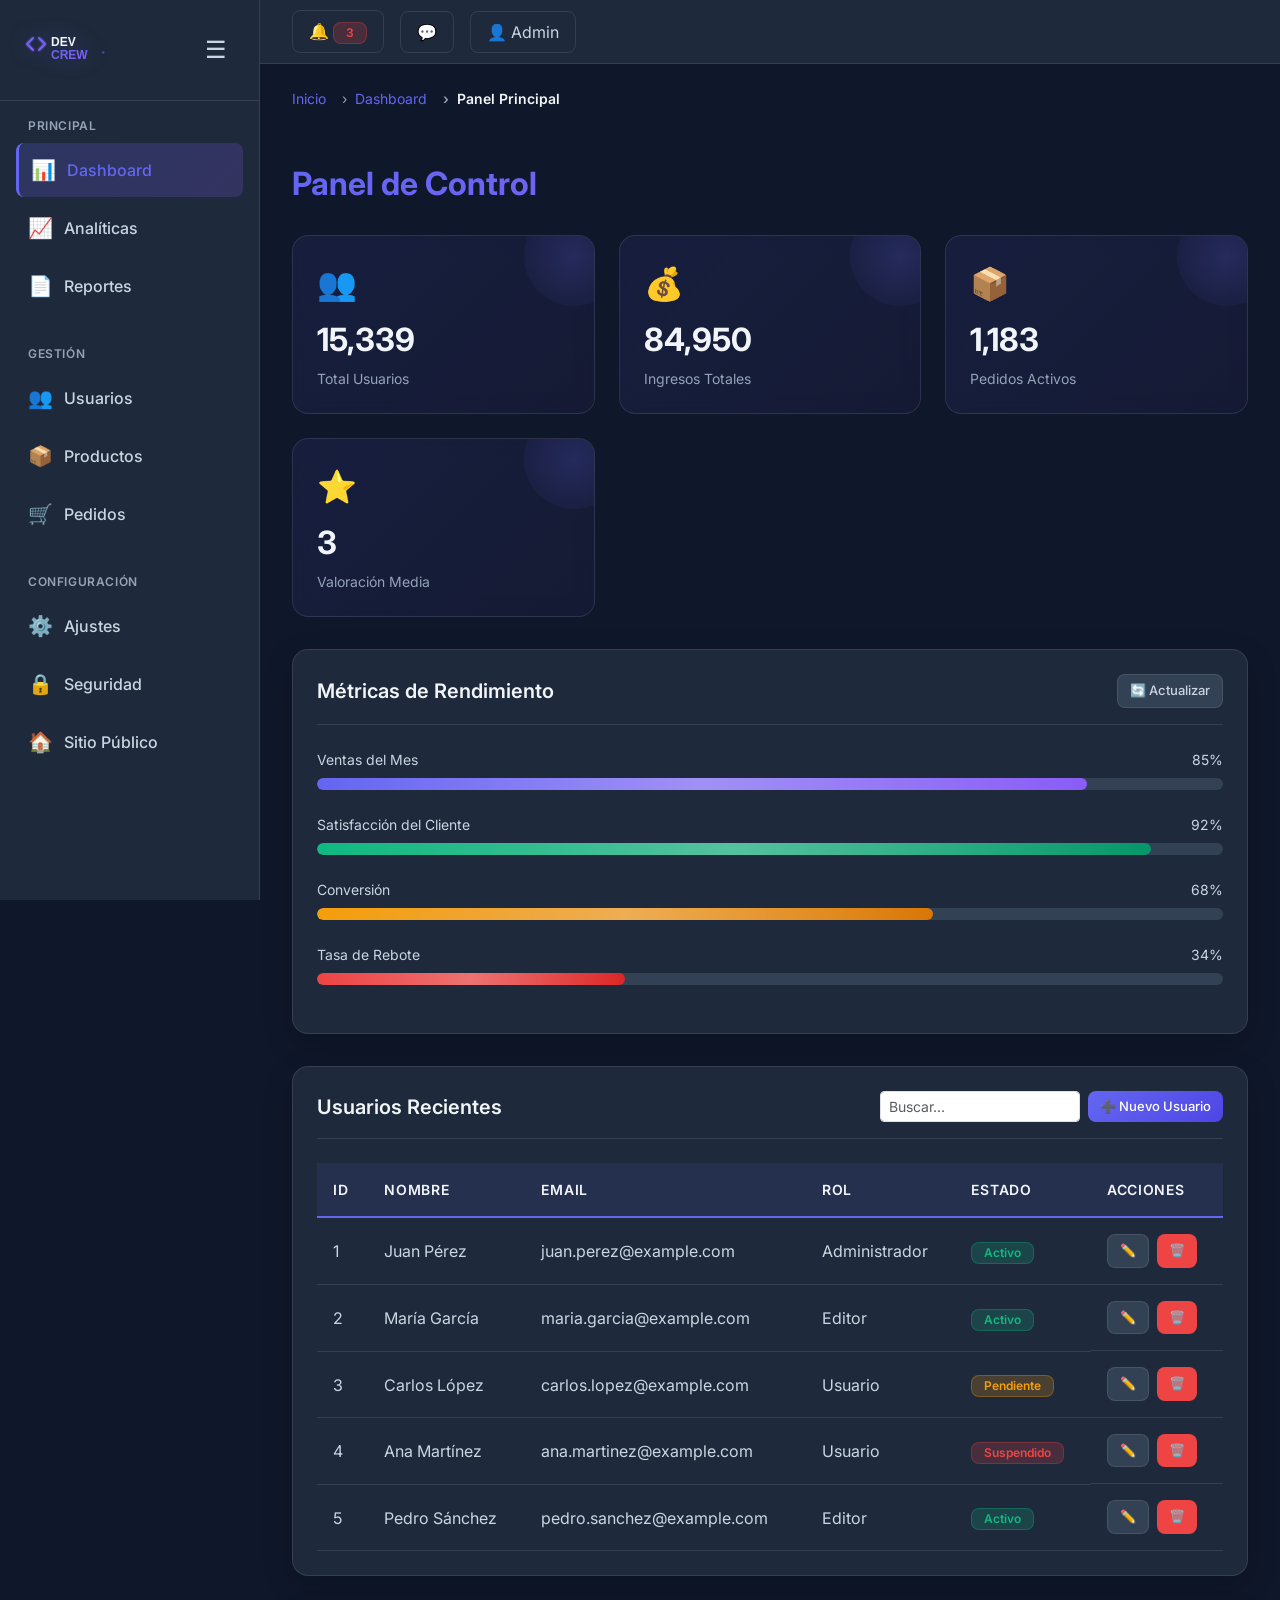
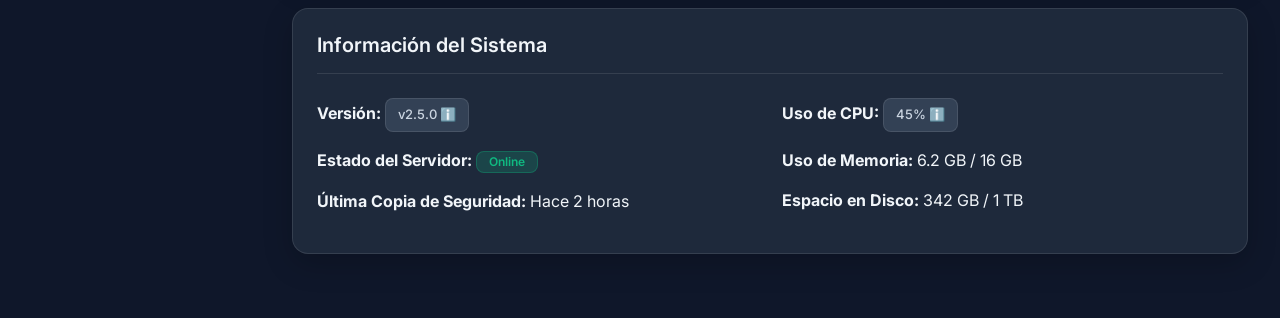
==== admin.html @ b235c064 "Initial commit: Complete web project with public home page and admin dashboard" ====
<!DOCTYPE html>
<html lang="es">

<head>
    <meta charset="UTF-8">
    <meta name="viewport" content="width=device-width, initial-scale=1.0">
    <title>Panel de Administración</title>

    <!-- Google Fonts -->
    <link rel="preconnect" href="https://fonts.googleapis.com">
    <link rel="preconnect" href="https://fonts.gstatic.com" crossorigin>
    <link href="https://fonts.googleapis.com/css2?family=Inter:wght@400;500;600;700&display=swap" rel="stylesheet">

    <!-- Bootstrap CSS -->
    <link href="https://cdn.jsdelivr.net/npm/bootstrap@5.3.8/dist/css/bootstrap.min.css" rel="stylesheet"
        integrity="sha384-sRIl4kxILFvY47J16cr9ZwB07vP4J8+LH7qKQnuqkuIAvNWLzeN8tE5YBujZqJLB" crossorigin="anonymous">

    <!-- Admin CSS -->
    <link rel="stylesheet" href="admin-styles.css">
</head>

<body class="admin-body">
    <div class="admin-container">
        <!-- Sidebar -->
        <aside class="admin-sidebar">
            <div class="sidebar-header">
                <img src="images/devcrew-logo.svg" alt="Devcrew Logo" class="sidebar-logo">
                <button class="sidebar-toggle">☰</button>
            </div>

            <nav class="sidebar-menu">
                <div class="menu-section">
                    <div class="menu-section-title">Principal</div>
                    <a href="#dashboard" class="menu-item active">
                        <span class="menu-item-icon">📊</span>
                        <span>Dashboard</span>
                    </a>
                    <a href="#analytics" class="menu-item">
                        <span class="menu-item-icon">📈</span>
                        <span>Analíticas</span>
                    </a>
                    <a href="#reports" class="menu-item">
                        <span class="menu-item-icon">📄</span>
                        <span>Reportes</span>
                    </a>
                </div>

                <div class="menu-section">
                    <div class="menu-section-title">Gestión</div>
                    <a href="#users" class="menu-item">
                        <span class="menu-item-icon">👥</span>
                        <span>Usuarios</span>
                    </a>
                    <a href="#products" class="menu-item">
                        <span class="menu-item-icon">📦</span>
                        <span>Productos</span>
                    </a>
                    <a href="#orders" class="menu-item">
                        <span class="menu-item-icon">🛒</span>
                        <span>Pedidos</span>
                    </a>
                </div>

                <div class="menu-section">
                    <div class="menu-section-title">Configuración</div>
                    <a href="#settings" class="menu-item">
                        <span class="menu-item-icon">⚙️</span>
                        <span>Ajustes</span>
                    </a>
                    <a href="#security" class="menu-item">
                        <span class="menu-item-icon">🔒</span>
                        <span>Seguridad</span>
                    </a>
                    <a href="index.html" class="menu-item">
                        <span class="menu-item-icon">🏠</span>
                        <span>Sitio Público</span>
                    </a>
                </div>
            </nav>
        </aside>

        <!-- Main Content -->
        <main class="admin-main">
            <!-- Top Header -->
            <header class="admin-header">
                <button class="mobile-menu-toggle">☰</button>

                <div class="header-actions">
                    <button class="header-btn" data-bs-toggle="tooltip" data-bs-placement="bottom"
                        title="Notificaciones">
                        🔔 <span class="badge badge-danger">3</span>
                    </button>
                    <button class="header-btn" data-bs-toggle="tooltip" data-bs-placement="bottom" title="Mensajes">
                        💬
                    </button>
                    <button class="header-btn" data-bs-toggle="popover" data-bs-placement="bottom" data-bs-html="true"
                        data-bs-content="<strong>Admin User</strong><br>admin@example.com<br><a href='#'>Cerrar Sesión</a>">
                        👤 Admin
                    </button>
                </div>
            </header>

            <!-- Breadcrumb -->
            <nav class="admin-breadcrumb" aria-label="breadcrumb">
                <ol class="breadcrumb">
                    <li class="breadcrumb-item"><a href="#home">Inicio</a></li>
                    <li class="breadcrumb-item"><a href="#dashboard">Dashboard</a></li>
                    <li class="breadcrumb-item active" aria-current="page">Panel Principal</li>
                </ol>
            </nav>

            <!-- Content Area -->
            <div class="admin-content">
                <h1 class="page-title">Panel de Control</h1>

                <!-- Stats Cards -->
                <div class="stats-grid">
                    <div class="stat-card">
                        <div class="stat-icon">👥</div>
                        <div class="stat-value" data-value="15847">15,847</div>
                        <div class="stat-label">Total Usuarios</div>
                    </div>

                    <div class="stat-card">
                        <div class="stat-icon">💰</div>
                        <div class="stat-value" data-value="89234">$89,234</div>
                        <div class="stat-label">Ingresos Totales</div>
                    </div>

                    <div class="stat-card">
                        <div class="stat-icon">📦</div>
                        <div class="stat-value" data-value="1243">1,243</div>
                        <div class="stat-label">Pedidos Activos</div>
                    </div>

                    <div class="stat-card">
                        <div class="stat-icon">⭐</div>
                        <div class="stat-value" data-value="4.8">4.8</div>
                        <div class="stat-label">Valoración Media</div>
                    </div>
                </div>

                <!-- Progress Bars Section -->
                <div class="admin-card">
                    <div class="card-header">
                        <h2 class="card-title">Métricas de Rendimiento</h2>
                        <button class="btn-admin btn-admin-secondary btn-admin-sm" data-refresh="#metrics">
                            🔄 Actualizar
                        </button>
                    </div>

                    <div id="metrics">
                        <div class="progress-container">
                            <div class="progress-label">
                                <span>Ventas del Mes</span>
                                <span>85%</span>
                            </div>
                            <div class="progress-bar-wrapper">
                                <div class="progress-bar-fill primary" data-progress="85"></div>
                            </div>
                        </div>

                        <div class="progress-container">
                            <div class="progress-label">
                                <span>Satisfacción del Cliente</span>
                                <span>92%</span>
                            </div>
                            <div class="progress-bar-wrapper">
                                <div class="progress-bar-fill success" data-progress="92"></div>
                            </div>
                        </div>

                        <div class="progress-container">
                            <div class="progress-label">
                                <span>Conversión</span>
                                <span>68%</span>
                            </div>
                            <div class="progress-bar-wrapper">
                                <div class="progress-bar-fill warning" data-progress="68"></div>
                            </div>
                        </div>

                        <div class="progress-container">
                            <div class="progress-label">
                                <span>Tasa de Rebote</span>
                                <span>34%</span>
                            </div>
                            <div class="progress-bar-wrapper">
                                <div class="progress-bar-fill danger" data-progress="34"></div>
                            </div>
                        </div>
                    </div>
                </div>

                <!-- Data Table Section -->
                <div class="admin-card">
                    <div class="card-header">
                        <h2 class="card-title">Usuarios Recientes</h2>
                        <div class="d-flex gap-2">
                            <input type="text" class="form-control form-control-sm" placeholder="Buscar..."
                                data-table-search="usersTable" style="max-width: 200px;">
                            <button class="btn-admin btn-admin-primary btn-admin-sm" data-bs-toggle="modal"
                                data-bs-target="#addUserModal">
                                ➕ Nuevo Usuario
                            </button>
                        </div>
                    </div>

                    <div class="table-responsive">
                        <table class="admin-table sortable" id="usersTable">
                            <thead>
                                <tr>
                                    <th data-sortable="id">ID</th>
                                    <th data-sortable="name">Nombre</th>
                                    <th data-sortable="email">Email</th>
                                    <th data-sortable="role">Rol</th>
                                    <th data-sortable="status">Estado</th>
                                    <th>Acciones</th>
                                </tr>
                            </thead>
                            <tbody>
                                <tr>
                                    <td>1</td>
                                    <td>Juan Pérez</td>
                                    <td>juan.perez@example.com</td>
                                    <td>Administrador</td>
                                    <td><span class="badge badge-success">Activo</span></td>
                                    <td class="table-actions">
                                        <button class="btn-admin btn-admin-secondary btn-admin-sm"
                                            data-bs-toggle="tooltip" title="Editar">
                                            ✏️
                                        </button>
                                        <button class="btn-admin btn-admin-danger btn-admin-sm" data-delete="Juan Pérez"
                                            data-bs-toggle="tooltip" title="Eliminar">
                                            🗑️
                                        </button>
                                    </td>
                                </tr>
                                <tr>
                                    <td>2</td>
                                    <td>María García</td>
                                    <td>maria.garcia@example.com</td>
                                    <td>Editor</td>
                                    <td><span class="badge badge-success">Activo</span></td>
                                    <td class="table-actions">
                                        <button class="btn-admin btn-admin-secondary btn-admin-sm"
                                            data-bs-toggle="tooltip" title="Editar">
                                            ✏️
                                        </button>
                                        <button class="btn-admin btn-admin-danger btn-admin-sm"
                                            data-delete="María García" data-bs-toggle="tooltip" title="Eliminar">
                                            🗑️
                                        </button>
                                    </td>
                                </tr>
                                <tr>
                                    <td>3</td>
                                    <td>Carlos López</td>
                                    <td>carlos.lopez@example.com</td>
                                    <td>Usuario</td>
                                    <td><span class="badge badge-warning">Pendiente</span></td>
                                    <td class="table-actions">
                                        <button class="btn-admin btn-admin-secondary btn-admin-sm"
                                            data-bs-toggle="tooltip" title="Editar">
                                            ✏️
                                        </button>
                                        <button class="btn-admin btn-admin-danger btn-admin-sm"
                                            data-delete="Carlos López" data-bs-toggle="tooltip" title="Eliminar">
                                            🗑️
                                        </button>
                                    </td>
                                </tr>
                                <tr>
                                    <td>4</td>
                                    <td>Ana Martínez</td>
                                    <td>ana.martinez@example.com</td>
                                    <td>Usuario</td>
                                    <td><span class="badge badge-danger">Suspendido</span></td>
                                    <td class="table-actions">
                                        <button class="btn-admin btn-admin-secondary btn-admin-sm"
                                            data-bs-toggle="tooltip" title="Editar">
                                            ✏️
                                        </button>
                                        <button class="btn-admin btn-admin-danger btn-admin-sm"
                                            data-delete="Ana Martínez" data-bs-toggle="tooltip" title="Eliminar">
                                            🗑️
                                        </button>
                                    </td>
                                </tr>
                                <tr>
                                    <td>5</td>
                                    <td>Pedro Sánchez</td>
                                    <td>pedro.sanchez@example.com</td>
                                    <td>Editor</td>
                                    <td><span class="badge badge-success">Activo</span></td>
                                    <td class="table-actions">
                                        <button class="btn-admin btn-admin-secondary btn-admin-sm"
                                            data-bs-toggle="tooltip" title="Editar">
                                            ✏️
                                        </button>
                                        <button class="btn-admin btn-admin-danger btn-admin-sm"
                                            data-delete="Pedro Sánchez" data-bs-toggle="tooltip" title="Eliminar">
                                            🗑️
                                        </button>
                                    </td>
                                </tr>
                            </tbody>
                        </table>
                    </div>
                </div>

                <!-- Additional Info Card with Popover Examples -->
                <div class="admin-card">
                    <div class="card-header">
                        <h2 class="card-title">Información del Sistema</h2>
                    </div>

                    <div class="row">
                        <div class="col-md-6">
                            <p>
                                <strong>Versión:</strong>
                                <button class="btn-admin btn-admin-sm btn-admin-secondary" data-bs-toggle="popover"
                                    data-bs-placement="right" title="Detalles de Versión"
                                    data-bs-content="Versión 2.5.0 - Última actualización: 15/02/2026">
                                    v2.5.0 ℹ️
                                </button>
                            </p>
                            <p>
                                <strong>Estado del Servidor:</strong>
                                <span class="badge badge-success">Online</span>
                            </p>
                            <p>
                                <strong>Última Copia de Seguridad:</strong>
                                Hace 2 horas
                            </p>
                        </div>
                        <div class="col-md-6">
                            <p>
                                <strong>Uso de CPU:</strong>
                                <button class="btn-admin btn-admin-sm btn-admin-secondary" data-bs-toggle="popover"
                                    data-bs-placement="left" title="Detalles de CPU" data-bs-html="true"
                                    data-bs-content="<strong>Núcleos:</strong> 8<br><strong>Uso actual:</strong> 45%<br><strong>Máximo:</strong> 78%">
                                    45% ℹ️
                                </button>
                            </p>
                            <p>
                                <strong>Uso de Memoria:</strong>
                                6.2 GB / 16 GB
                            </p>
                            <p>
                                <strong>Espacio en Disco:</strong>
                                342 GB / 1 TB
                            </p>
                        </div>
                    </div>
                </div>
            </div>
        </main>
    </div>

    <!-- Add User Modal -->
    <div class="modal fade" id="addUserModal" tabindex="-1" aria-labelledby="addUserModalLabel" aria-hidden="true">
        <div class="modal-dialog modal-dialog-centered">
            <div class="modal-content">
                <div class="modal-header">
                    <h5 class="modal-title" id="addUserModalLabel">Agregar Nuevo Usuario</h5>
                    <button type="button" class="btn-close" data-bs-dismiss="modal" aria-label="Close"></button>
                </div>
                <div class="modal-body">
                    <form id="addUserForm">
                        <div class="mb-3">
                            <label for="userName" class="form-label">Nombre Completo</label>
                            <input type="text" class="form-control" id="userName" required>
                        </div>
                        <div class="mb-3">
                            <label for="userEmail" class="form-label">Email</label>
                            <input type="email" class="form-control" id="userEmail" required>
                        </div>
                        <div class="mb-3">
                            <label for="userRole" class="form-label">Rol</label>
                            <select class="form-control" id="userRole" required>
                                <option value="">Seleccionar rol...</option>
                                <option value="admin">Administrador</option>
                                <option value="editor">Editor</option>
                                <option value="user">Usuario</option>
                            </select>
                        </div>
                        <div class="mb-3">
                            <label for="userPassword" class="form-label">Contraseña</label>
                            <input type="password" class="form-control" id="userPassword" required>
                        </div>
                    </form>
                </div>
                <div class="modal-footer">
                    <button type="button" class="btn-admin btn-admin-secondary" data-bs-dismiss="modal">
                        Cancelar
                    </button>
                    <button type="button" class="btn-admin btn-admin-primary"
                        onclick="document.getElementById('addUserForm').dispatchEvent(new Event('submit'))">
                        Guardar Usuario
                    </button>
                </div>
            </div>
        </div>
    </div>

    <!-- Bootstrap JS -->
    <script src="https://cdn.jsdelivr.net/npm/@popperjs/core@2.11.8/dist/umd/popper.min.js"
        integrity="sha384-I7E8VVD/ismYTF4hNIPjVp/Zjvgyol6VFvRkX/vR+Vc4jQkC+hVqc2pM8ODewa9r"
        crossorigin="anonymous"></script>
    <script src="https://cdn.jsdelivr.net/npm/bootstrap@5.3.8/dist/js/bootstrap.min.js"
        integrity="sha384-G/EV+4j2dNv+tEPo3++6LCgdCROaejBqfUeNjuKAiuXbjrxilcCdDz6ZAVfHWe1Y"
        crossorigin="anonymous"></script>

    <!-- Admin JavaScript -->
    <script src="admin-script.js"></script>
</body>

</html>
---- admin-styles.css ----
:root {
    /* Admin Color System */
    --admin-primary: #6366f1;
    --admin-primary-dark: #4f46e5;
    --admin-secondary: #8b5cf6;
    --admin-success: #10b981;
    --admin-warning: #f59e0b;
    --admin-danger: #ef4444;
    --admin-info: #3b82f6;

    /* Admin Backgrounds */
    --admin-bg-primary: #0f172a;
    --admin-bg-secondary: #1e293b;
    --admin-bg-tertiary: #334155;
    --admin-sidebar-bg: #1e293b;
    --admin-content-bg: #0f172a;

    /* Text Colors */
    --admin-text-primary: #f1f5f9;
    --admin-text-secondary: #cbd5e1;
    --admin-text-muted: #94a3b8;

    /* Borders */
    --admin-border: rgba(255, 255, 255, 0.1);

    /* Spacing */
    --admin-sidebar-width: 260px;
    --admin-header-height: 64px;
}

/* Admin Layout */
body.admin-body {
    margin: 0;
    padding: 0;
    font-family: 'Inter', sans-serif;
    background: var(--admin-bg-primary);
    color: var(--admin-text-primary);
    overflow-x: hidden;
}

.admin-container {
    display: flex;
    min-height: 100vh;
}

/* Sidebar */
.admin-sidebar {
    width: var(--admin-sidebar-width);
    background: var(--admin-sidebar-bg);
    border-right: 1px solid var(--admin-border);
    position: fixed;
    left: 0;
    top: 0;
    bottom: 0;
    display: flex;
    flex-direction: column;
    z-index: 1000;
    transition: transform 0.3s ease;
}

.admin-sidebar.collapsed {
    transform: translateX(-100%);
}

.sidebar-header {
    padding: 1.5rem;
    border-bottom: 1px solid var(--admin-border);
    display: flex;
    align-items: center;
    justify-content: space-between;
}

.sidebar-logo {
    max-width: 120px;
    filter: drop-shadow(0 0 10px rgba(99, 102, 241, 0.3));
}

.sidebar-toggle {
    background: transparent;
    border: none;
    color: var(--admin-text-secondary);
    font-size: 1.5rem;
    cursor: pointer;
    padding: 0.5rem;
    border-radius: 0.5rem;
    transition: all 0.2s;
}

.sidebar-toggle:hover {
    background: rgba(99, 102, 241, 0.1);
    color: var(--admin-primary);
}

.sidebar-menu {
    flex: 1;
    padding: 1rem;
    overflow-y: auto;
}

.menu-section {
    margin-bottom: 2rem;
}

.menu-section-title {
    color: var(--admin-text-muted);
    font-size: 0.75rem;
    font-weight: 600;
    text-transform: uppercase;
    letter-spacing: 0.05em;
    margin-bottom: 0.5rem;
    padding: 0 0.75rem;
}

.menu-item {
    display: flex;
    align-items: center;
    padding: 0.75rem;
    color: var(--admin-text-secondary);
    text-decoration: none;
    border-radius: 0.5rem;
    margin-bottom: 0.25rem;
    transition: all 0.2s;
    font-weight: 500;
}

.menu-item:hover {
    background: rgba(99, 102, 241, 0.1);
    color: var(--admin-primary);
}

.menu-item.active {
    background: linear-gradient(135deg, rgba(99, 102, 241, 0.2), rgba(139, 92, 246, 0.2));
    color: var(--admin-primary);
    border-left: 3px solid var(--admin-primary);
}

.menu-item-icon {
    margin-right: 0.75rem;
    font-size: 1.25rem;
    width: 24px;
    text-align: center;
}

/* Main Content Area */
.admin-main {
    margin-left: var(--admin-sidebar-width);
    flex: 1;
    display: flex;
    flex-direction: column;
    min-height: 100vh;
    transition: margin-left 0.3s ease;
}

.admin-main.sidebar-collapsed {
    margin-left: 0;
}

/* Top Header */
.admin-header {
    background: var(--admin-bg-secondary);
    border-bottom: 1px solid var(--admin-border);
    padding: 1rem 2rem;
    display: flex;
    align-items: center;
    justify-content: space-between;
    height: var(--admin-header-height);
    position: sticky;
    top: 0;
    z-index: 100;
}

.mobile-menu-toggle {
    display: none;
    background: transparent;
    border: none;
    color: var(--admin-text-primary);
    font-size: 1.5rem;
    cursor: pointer;
}

.header-actions {
    display: flex;
    gap: 1rem;
    align-items: center;
}

.header-btn {
    background: transparent;
    border: 1px solid var(--admin-border);
    color: var(--admin-text-secondary);
    padding: 0.5rem 1rem;
    border-radius: 0.5rem;
    cursor: pointer;
    transition: all 0.2s;
}

.header-btn:hover {
    background: rgba(99, 102, 241, 0.1);
    border-color: var(--admin-primary);
    color: var(--admin-primary);
}

/* Breadcrumb */
.admin-breadcrumb {
    background: transparent;
    padding: 1.5rem 2rem;
    margin: 0;
}

.breadcrumb {
    background: transparent;
    margin: 0;
    padding: 0;
    display: flex;
    flex-wrap: wrap;
    list-style: none;
}

.breadcrumb-item {
    color: var(--admin-text-muted);
    font-size: 0.875rem;
}

.breadcrumb-item+.breadcrumb-item::before {
    content: "›";
    padding: 0 0.5rem;
    color: var(--admin-text-muted);
}

.breadcrumb-item.active {
    color: var(--admin-text-primary);
    font-weight: 600;
}

.breadcrumb-item a {
    color: var(--admin-primary);
    text-decoration: none;
    transition: color 0.2s;
}

.breadcrumb-item a:hover {
    color: var(--admin-secondary);
}

/* Content Area */
.admin-content {
    flex: 1;
    padding: 2rem;
}

.page-title {
    font-size: 2rem;
    font-weight: 700;
    margin-bottom: 2rem;
    background: linear-gradient(135deg, var(--admin-primary), var(--admin-secondary));
    -webkit-background-clip: text;
    background-clip: text;
    -webkit-text-fill-color: transparent;
}

/* Cards */
.admin-card {
    background: var(--admin-bg-secondary);
    border: 1px solid var(--admin-border);
    border-radius: 1rem;
    padding: 1.5rem;
    margin-bottom: 2rem;
    box-shadow: 0 10px 30px rgba(0, 0, 0, 0.2);
}

.card-header {
    display: flex;
    justify-content: space-between;
    align-items: center;
    margin-bottom: 1.5rem;
    padding-bottom: 1rem;
    border-bottom: 1px solid var(--admin-border);
}

.card-title {
    font-size: 1.25rem;
    font-weight: 600;
    margin: 0;
}

/* Tables */
.admin-table {
    width: 100%;
    border-collapse: collapse;
    margin: 0;
}

.admin-table thead {
    background: rgba(99, 102, 241, 0.1);
    border-bottom: 2px solid var(--admin-primary);
}

.admin-table th {
    padding: 1rem;
    text-align: left;
    font-weight: 600;
    color: var(--admin-text-primary);
    font-size: 0.875rem;
    text-transform: uppercase;
    letter-spacing: 0.05em;
}

.admin-table td {
    padding: 1rem;
    border-bottom: 1px solid var(--admin-border);
    color: var(--admin-text-secondary);
}

.admin-table tbody tr {
    transition: background 0.2s;
}

.admin-table tbody tr:hover {
    background: rgba(99, 102, 241, 0.05);
}

.table-actions {
    display: flex;
    gap: 0.5rem;
}

/* Buttons */
.btn-admin {
    padding: 0.5rem 1rem;
    border-radius: 0.5rem;
    border: none;
    font-weight: 500;
    cursor: pointer;
    transition: all 0.2s;
    font-size: 0.875rem;
}

.btn-admin-primary {
    background: linear-gradient(135deg, var(--admin-primary), var(--admin-primary-dark));
    color: white;
}

.btn-admin-primary:hover {
    transform: translateY(-2px);
    box-shadow: 0 5px 15px rgba(99, 102, 241, 0.4);
}

.btn-admin-secondary {
    background: var(--admin-bg-tertiary);
    color: var(--admin-text-secondary);
    border: 1px solid var(--admin-border);
}

.btn-admin-secondary:hover {
    background: rgba(99, 102, 241, 0.1);
    border-color: var(--admin-primary);
    color: var(--admin-primary);
}

.btn-admin-success {
    background: var(--admin-success);
    color: white;
}

.btn-admin-danger {
    background: var(--admin-danger);
    color: white;
}

.btn-admin-sm {
    padding: 0.375rem 0.75rem;
    font-size: 0.8125rem;
}

/* Progress Bars */
.progress-container {
    margin-bottom: 1.5rem;
}

.progress-label {
    display: flex;
    justify-content: space-between;
    margin-bottom: 0.5rem;
    font-size: 0.875rem;
    color: var(--admin-text-secondary);
}

.progress-bar-wrapper {
    background: var(--admin-bg-tertiary);
    height: 0.75rem;
    border-radius: 1rem;
    overflow: hidden;
    position: relative;
}

.progress-bar-fill {
    height: 100%;
    border-radius: 1rem;
    transition: width 0.6s ease;
    position: relative;
    overflow: hidden;
}

.progress-bar-fill.primary {
    background: linear-gradient(90deg, var(--admin-primary), var(--admin-secondary));
}

.progress-bar-fill.success {
    background: linear-gradient(90deg, #10b981, #059669);
}

.progress-bar-fill.warning {
    background: linear-gradient(90deg, #f59e0b, #d97706);
}

.progress-bar-fill.danger {
    background: linear-gradient(90deg, #ef4444, #dc2626);
}

.progress-bar-fill::after {
    content: '';
    position: absolute;
    top: 0;
    left: 0;
    right: 0;
    bottom: 0;
    background: linear-gradient(90deg,
            transparent,
            rgba(255, 255, 255, 0.3),
            transparent);
    animation: shimmer 2s infinite;
}

@keyframes shimmer {
    0% {
        transform: translateX(-100%);
    }

    100% {
        transform: translateX(100%);
    }
}

/* Stats Cards */
.stats-grid {
    display: grid;
    grid-template-columns: repeat(auto-fit, minmax(250px, 1fr));
    gap: 1.5rem;
    margin-bottom: 2rem;
}

.stat-card {
    background: linear-gradient(135deg, rgba(99, 102, 241, 0.1), rgba(139, 92, 246, 0.05));
    backdrop-filter: blur(10px);
    border: 1px solid var(--admin-border);
    border-radius: 1rem;
    padding: 1.5rem;
    position: relative;
    overflow: hidden;
}

.stat-card::before {
    content: '';
    position: absolute;
    top: 0;
    right: 0;
    width: 100px;
    height: 100px;
    background: radial-gradient(circle, rgba(99, 102, 241, 0.2), transparent);
    border-radius: 50%;
    transform: translate(30%, -30%);
}

.stat-icon {
    font-size: 2rem;
    margin-bottom: 0.5rem;
}

.stat-value {
    font-size: 2rem;
    font-weight: 700;
    margin-bottom: 0.25rem;
}

.stat-label {
    color: var(--admin-text-muted);
    font-size: 0.875rem;
}

/* Modal Overrides for Dark Theme */
.modal-content {
    background: var(--admin-bg-secondary);
    border: 1px solid var(--admin-border);
    color: var(--admin-text-primary);
}

.modal-header {
    border-bottom: 1px solid var(--admin-border);
}

.modal-footer {
    border-top: 1px solid var(--admin-border);
}

/* Tooltip & Popover Dark Theme */
.tooltip-inner {
    background: var(--admin-bg-tertiary);
    border: 1px solid var(--admin-border);
    color: var(--admin-text-primary);
}

.popover {
    background: var(--admin-bg-secondary);
    border: 1px solid var(--admin-border);
}

.popover-header {
    background: var(--admin-bg-tertiary);
    border-bottom: 1px solid var(--admin-border);
    color: var(--admin-text-primary);
}

.popover-body {
    color: var(--admin-text-secondary);
}

/* Responsive Design */
@media (max-width: 768px) {
    .admin-sidebar {
        transform: translateX(-100%);
    }

    .admin-sidebar.open {
        transform: translateX(0);
    }

    .admin-main {
        margin-left: 0;
    }

    .mobile-menu-toggle {
        display: block;
    }

    .stats-grid {
        grid-template-columns: 1fr;
    }

    .admin-content {
        padding: 1rem;
    }
}

/* Utility Classes */
.text-gradient {
    background: linear-gradient(135deg, var(--admin-primary), var(--admin-secondary));
    -webkit-background-clip: text;
    background-clip: text;
    -webkit-text-fill-color: transparent;
}

.badge {
    padding: 0.25rem 0.75rem;
    border-radius: 0.5rem;
    font-size: 0.75rem;
    font-weight: 600;
    display: inline-block;
}

.badge-success {
    background: rgba(16, 185, 129, 0.2);
    color: #10b981;
    border: 1px solid rgba(16, 185, 129, 0.3);
}

.badge-warning {
    background: rgba(245, 158, 11, 0.2);
    color: #f59e0b;
    border: 1px solid rgba(245, 158, 11, 0.3);
}

.badge-danger {
    background: rgba(239, 68, 68, 0.2);
    color: #ef4444;
    border: 1px solid rgba(239, 68, 68, 0.3);
}

.badge-info {
    background: rgba(59, 130, 246, 0.2);
    color: #3b82f6;
    border: 1px solid rgba(59, 130, 246, 0.3);
}
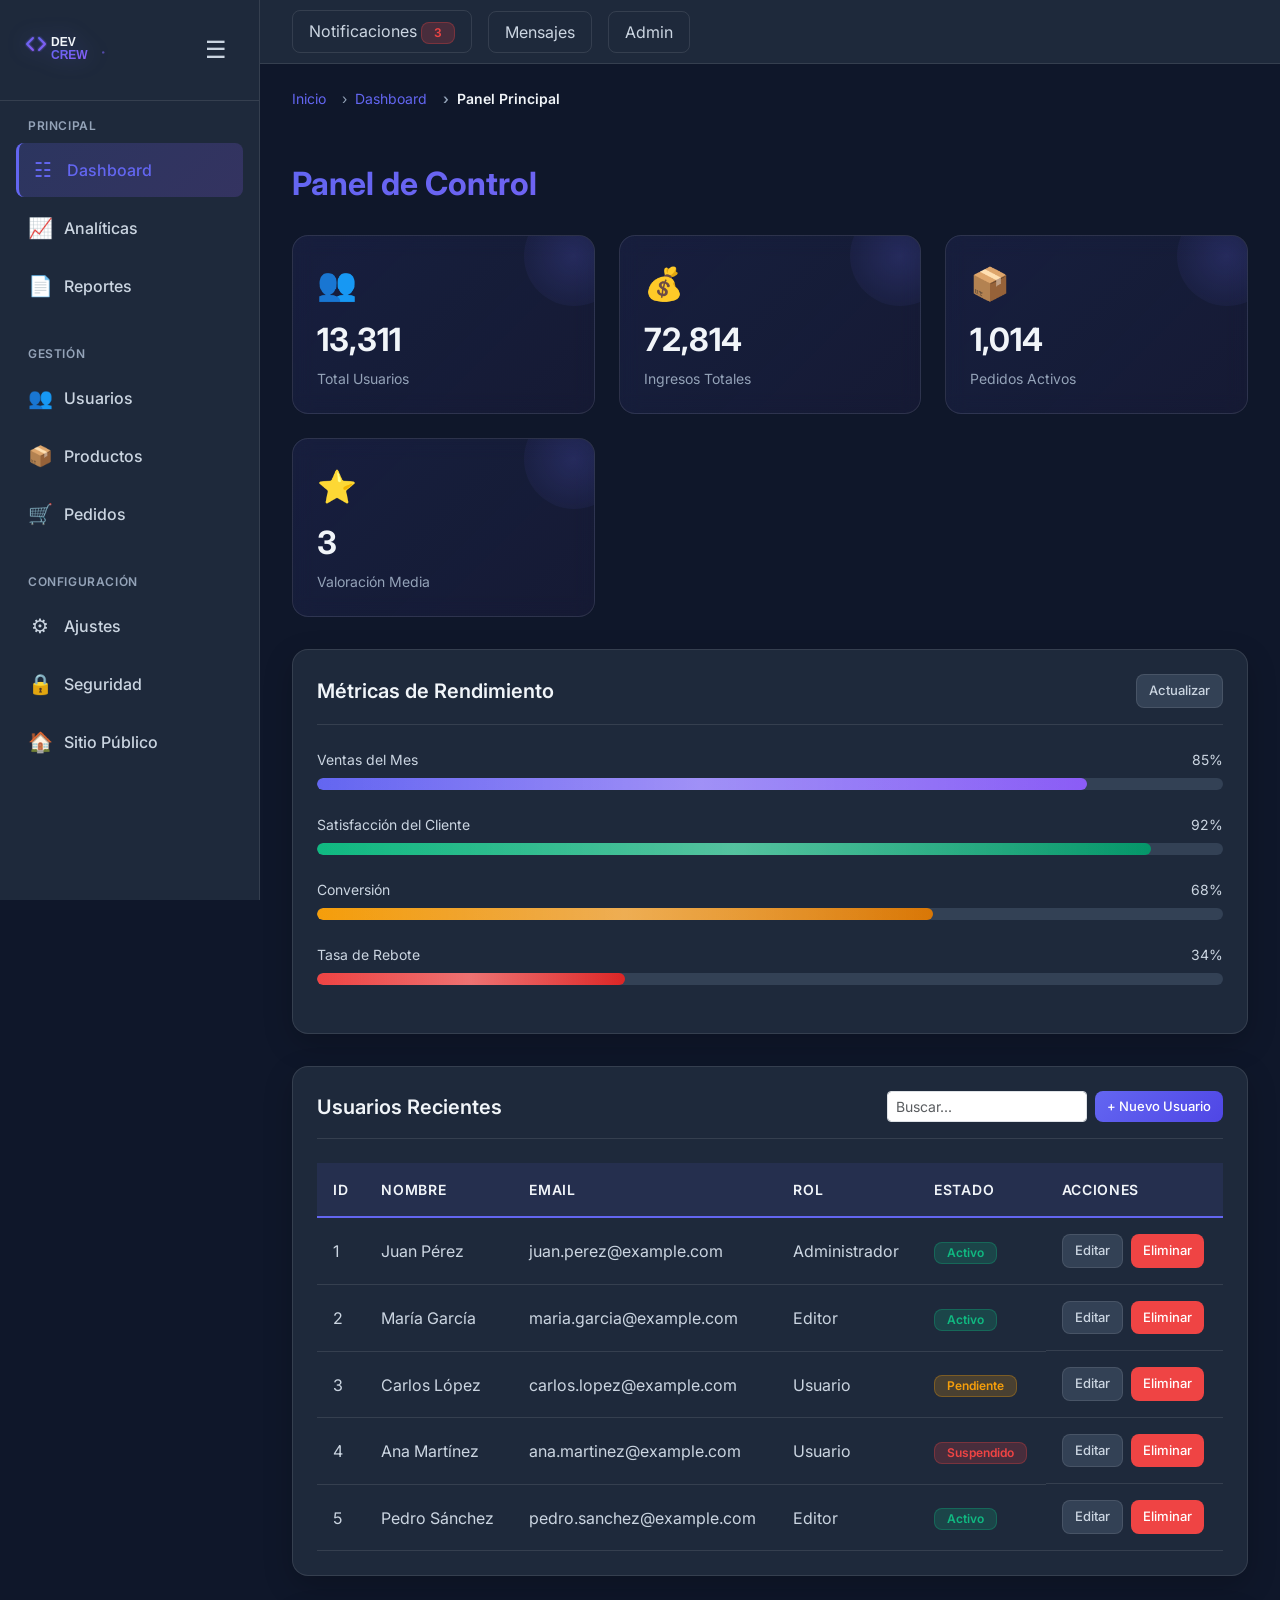
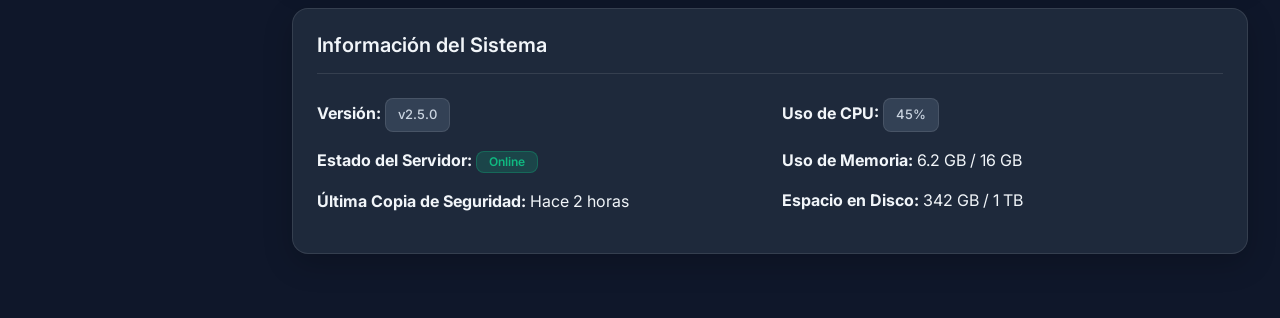
==== commit 090dc33c: "mejorado" ====
--- a/admin.html
+++ b/admin.html
@@ -6,22 +6,21 @@
     <meta name="viewport" content="width=device-width, initial-scale=1.0">
     <title>Panel de Administración</title>
 
-    <!-- Google Fonts -->
+
     <link rel="preconnect" href="https://fonts.googleapis.com">
     <link rel="preconnect" href="https://fonts.gstatic.com" crossorigin>
     <link href="https://fonts.googleapis.com/css2?family=Inter:wght@400;500;600;700&display=swap" rel="stylesheet">
 
-    <!-- Bootstrap CSS -->
+
     <link href="https://cdn.jsdelivr.net/npm/bootstrap@5.3.8/dist/css/bootstrap.min.css" rel="stylesheet"
         integrity="sha384-sRIl4kxILFvY47J16cr9ZwB07vP4J8+LH7qKQnuqkuIAvNWLzeN8tE5YBujZqJLB" crossorigin="anonymous">
 
-    <!-- Admin CSS -->
+
     <link rel="stylesheet" href="admin-styles.css">
 </head>
 
 <body class="admin-body">
     <div class="admin-container">
-        <!-- Sidebar -->
         <aside class="admin-sidebar">
             <div class="sidebar-header">
                 <img src="images/devcrew-logo.svg" alt="Devcrew Logo" class="sidebar-logo">
@@ -32,15 +31,15 @@
                 <div class="menu-section">
                     <div class="menu-section-title">Principal</div>
                     <a href="#dashboard" class="menu-item active">
-                        <span class="menu-item-icon">📊</span>
+                        <span class="menu-item-icon">&#9783;</span>
                         <span>Dashboard</span>
                     </a>
                     <a href="#analytics" class="menu-item">
-                        <span class="menu-item-icon">📈</span>
+                        <span class="menu-item-icon">&#128200;</span>
                         <span>Analíticas</span>
                     </a>
                     <a href="#reports" class="menu-item">
-                        <span class="menu-item-icon">📄</span>
+                        <span class="menu-item-icon">&#128196;</span>
                         <span>Reportes</span>
                     </a>
                 </div>
@@ -48,15 +47,15 @@
                 <div class="menu-section">
                     <div class="menu-section-title">Gestión</div>
                     <a href="#users" class="menu-item">
-                        <span class="menu-item-icon">👥</span>
+                        <span class="menu-item-icon">&#128101;</span>
                         <span>Usuarios</span>
                     </a>
                     <a href="#products" class="menu-item">
-                        <span class="menu-item-icon">📦</span>
+                        <span class="menu-item-icon">&#128230;</span>
                         <span>Productos</span>
                     </a>
                     <a href="#orders" class="menu-item">
-                        <span class="menu-item-icon">🛒</span>
+                        <span class="menu-item-icon">&#128722;</span>
                         <span>Pedidos</span>
                     </a>
                 </div>
@@ -64,43 +63,41 @@
                 <div class="menu-section">
                     <div class="menu-section-title">Configuración</div>
                     <a href="#settings" class="menu-item">
-                        <span class="menu-item-icon">⚙️</span>
+                        <span class="menu-item-icon">&#9881;</span>
                         <span>Ajustes</span>
                     </a>
                     <a href="#security" class="menu-item">
-                        <span class="menu-item-icon">🔒</span>
+                        <span class="menu-item-icon">&#128274;</span>
                         <span>Seguridad</span>
                     </a>
                     <a href="index.html" class="menu-item">
-                        <span class="menu-item-icon">🏠</span>
+                        <span class="menu-item-icon">&#127968;</span>
                         <span>Sitio Público</span>
                     </a>
                 </div>
             </nav>
         </aside>
 
-        <!-- Main Content -->
         <main class="admin-main">
-            <!-- Top Header -->
             <header class="admin-header">
                 <button class="mobile-menu-toggle">☰</button>
 
                 <div class="header-actions">
                     <button class="header-btn" data-bs-toggle="tooltip" data-bs-placement="bottom"
                         title="Notificaciones">
-                        🔔 <span class="badge badge-danger">3</span>
+                        Notificaciones
+                        <span class="badge badge-danger">3</span>
                     </button>
                     <button class="header-btn" data-bs-toggle="tooltip" data-bs-placement="bottom" title="Mensajes">
-                        💬
+                        Mensajes
                     </button>
                     <button class="header-btn" data-bs-toggle="popover" data-bs-placement="bottom" data-bs-html="true"
                         data-bs-content="<strong>Admin User</strong><br>admin@example.com<br><a href='#'>Cerrar Sesión</a>">
-                        👤 Admin
+                        Admin
                     </button>
                 </div>
             </header>
 
-            <!-- Breadcrumb -->
             <nav class="admin-breadcrumb" aria-label="breadcrumb">
                 <ol class="breadcrumb">
                     <li class="breadcrumb-item"><a href="#home">Inicio</a></li>
@@ -109,43 +106,40 @@
                 </ol>
             </nav>
 
-            <!-- Content Area -->
             <div class="admin-content">
                 <h1 class="page-title">Panel de Control</h1>
 
-                <!-- Stats Cards -->
                 <div class="stats-grid">
                     <div class="stat-card">
-                        <div class="stat-icon">👥</div>
+                        <div class="stat-icon">&#128101;</div>
                         <div class="stat-value" data-value="15847">15,847</div>
                         <div class="stat-label">Total Usuarios</div>
                     </div>
 
                     <div class="stat-card">
-                        <div class="stat-icon">💰</div>
+                        <div class="stat-icon">&#128176;</div>
                         <div class="stat-value" data-value="89234">$89,234</div>
                         <div class="stat-label">Ingresos Totales</div>
                     </div>
 
                     <div class="stat-card">
-                        <div class="stat-icon">📦</div>
+                        <div class="stat-icon">&#128230;</div>
                         <div class="stat-value" data-value="1243">1,243</div>
                         <div class="stat-label">Pedidos Activos</div>
                     </div>
 
                     <div class="stat-card">
-                        <div class="stat-icon">⭐</div>
+                        <div class="stat-icon">&#11088;</div>
                         <div class="stat-value" data-value="4.8">4.8</div>
                         <div class="stat-label">Valoración Media</div>
                     </div>
                 </div>
 
-                <!-- Progress Bars Section -->
                 <div class="admin-card">
                     <div class="card-header">
                         <h2 class="card-title">Métricas de Rendimiento</h2>
                         <button class="btn-admin btn-admin-secondary btn-admin-sm" data-refresh="#metrics">
-                            🔄 Actualizar
+                            Actualizar
                         </button>
                     </div>
 
@@ -192,7 +186,6 @@
                     </div>
                 </div>
 
-                <!-- Data Table Section -->
                 <div class="admin-card">
                     <div class="card-header">
                         <h2 class="card-title">Usuarios Recientes</h2>
@@ -201,7 +194,7 @@
                                 data-table-search="usersTable" style="max-width: 200px;">
                             <button class="btn-admin btn-admin-primary btn-admin-sm" data-bs-toggle="modal"
                                 data-bs-target="#addUserModal">
-                                ➕ Nuevo Usuario
+                                + Nuevo Usuario
                             </button>
                         </div>
                     </div>
@@ -228,11 +221,11 @@
                                     <td class="table-actions">
                                         <button class="btn-admin btn-admin-secondary btn-admin-sm"
                                             data-bs-toggle="tooltip" title="Editar">
-                                            ✏️
+                                            Editar
                                         </button>
                                         <button class="btn-admin btn-admin-danger btn-admin-sm" data-delete="Juan Pérez"
                                             data-bs-toggle="tooltip" title="Eliminar">
-                                            🗑️
+                                            Eliminar
                                         </button>
                                     </td>
                                 </tr>
@@ -245,11 +238,11 @@
                                     <td class="table-actions">
                                         <button class="btn-admin btn-admin-secondary btn-admin-sm"
                                             data-bs-toggle="tooltip" title="Editar">
-                                            ✏️
+                                            Editar
                                         </button>
                                         <button class="btn-admin btn-admin-danger btn-admin-sm"
                                             data-delete="María García" data-bs-toggle="tooltip" title="Eliminar">
-                                            🗑️
+                                            Eliminar
                                         </button>
                                     </td>
                                 </tr>
@@ -262,11 +255,11 @@
                                     <td class="table-actions">
                                         <button class="btn-admin btn-admin-secondary btn-admin-sm"
                                             data-bs-toggle="tooltip" title="Editar">
-                                            ✏️
+                                            Editar
                                         </button>
                                         <button class="btn-admin btn-admin-danger btn-admin-sm"
                                             data-delete="Carlos López" data-bs-toggle="tooltip" title="Eliminar">
-                                            🗑️
+                                            Eliminar
                                         </button>
                                     </td>
                                 </tr>
@@ -279,11 +272,11 @@
                                     <td class="table-actions">
                                         <button class="btn-admin btn-admin-secondary btn-admin-sm"
                                             data-bs-toggle="tooltip" title="Editar">
-                                            ✏️
+                                            Editar
                                         </button>
                                         <button class="btn-admin btn-admin-danger btn-admin-sm"
                                             data-delete="Ana Martínez" data-bs-toggle="tooltip" title="Eliminar">
-                                            🗑️
+                                            Eliminar
                                         </button>
                                     </td>
                                 </tr>
@@ -296,11 +289,11 @@
                                     <td class="table-actions">
                                         <button class="btn-admin btn-admin-secondary btn-admin-sm"
                                             data-bs-toggle="tooltip" title="Editar">
-                                            ✏️
+                                            Editar
                                         </button>
                                         <button class="btn-admin btn-admin-danger btn-admin-sm"
                                             data-delete="Pedro Sánchez" data-bs-toggle="tooltip" title="Eliminar">
-                                            🗑️
+                                            Eliminar
                                         </button>
                                     </td>
                                 </tr>
@@ -309,7 +302,6 @@
                     </div>
                 </div>
 
-                <!-- Additional Info Card with Popover Examples -->
                 <div class="admin-card">
                     <div class="card-header">
                         <h2 class="card-title">Información del Sistema</h2>
@@ -322,7 +314,7 @@
                                 <button class="btn-admin btn-admin-sm btn-admin-secondary" data-bs-toggle="popover"
                                     data-bs-placement="right" title="Detalles de Versión"
                                     data-bs-content="Versión 2.5.0 - Última actualización: 15/02/2026">
-                                    v2.5.0 ℹ️
+                                    v2.5.0
                                 </button>
                             </p>
                             <p>
@@ -340,7 +332,7 @@
                                 <button class="btn-admin btn-admin-sm btn-admin-secondary" data-bs-toggle="popover"
                                     data-bs-placement="left" title="Detalles de CPU" data-bs-html="true"
                                     data-bs-content="<strong>Núcleos:</strong> 8<br><strong>Uso actual:</strong> 45%<br><strong>Máximo:</strong> 78%">
-                                    45% ℹ️
+                                    45%
                                 </button>
                             </p>
                             <p>
@@ -358,7 +350,6 @@
         </main>
     </div>
 
-    <!-- Add User Modal -->
     <div class="modal fade" id="addUserModal" tabindex="-1" aria-labelledby="addUserModalLabel" aria-hidden="true">
         <div class="modal-dialog modal-dialog-centered">
             <div class="modal-content">
@@ -404,7 +395,6 @@
         </div>
     </div>
 
-    <!-- Bootstrap JS -->
     <script src="https://cdn.jsdelivr.net/npm/@popperjs/core@2.11.8/dist/umd/popper.min.js"
         integrity="sha384-I7E8VVD/ismYTF4hNIPjVp/Zjvgyol6VFvRkX/vR+Vc4jQkC+hVqc2pM8ODewa9r"
         crossorigin="anonymous"></script>
@@ -412,7 +402,6 @@
         integrity="sha384-G/EV+4j2dNv+tEPo3++6LCgdCROaejBqfUeNjuKAiuXbjrxilcCdDz6ZAVfHWe1Y"
         crossorigin="anonymous"></script>
 
-    <!-- Admin JavaScript -->
     <script src="admin-script.js"></script>
 </body>
 
--- a/admin-styles.css
+++ b/admin-styles.css
@@ -1,5 +1,4 @@
 :root {
-    /* Admin Color System */
     --admin-primary: #6366f1;
     --admin-primary-dark: #4f46e5;
     --admin-secondary: #8b5cf6;
@@ -8,27 +7,22 @@
     --admin-danger: #ef4444;
     --admin-info: #3b82f6;
 
-    /* Admin Backgrounds */
     --admin-bg-primary: #0f172a;
     --admin-bg-secondary: #1e293b;
     --admin-bg-tertiary: #334155;
     --admin-sidebar-bg: #1e293b;
     --admin-content-bg: #0f172a;
 
-    /* Text Colors */
     --admin-text-primary: #f1f5f9;
     --admin-text-secondary: #cbd5e1;
     --admin-text-muted: #94a3b8;
 
-    /* Borders */
     --admin-border: rgba(255, 255, 255, 0.1);
 
-    /* Spacing */
     --admin-sidebar-width: 260px;
     --admin-header-height: 64px;
 }
 
-/* Admin Layout */
 body.admin-body {
     margin: 0;
     padding: 0;
@@ -43,7 +37,6 @@
     min-height: 100vh;
 }
 
-/* Sidebar */
 .admin-sidebar {
     width: var(--admin-sidebar-width);
     background: var(--admin-sidebar-bg);
@@ -141,7 +134,6 @@
     text-align: center;
 }
 
-/* Main Content Area */
 .admin-main {
     margin-left: var(--admin-sidebar-width);
     flex: 1;
@@ -155,7 +147,6 @@
     margin-left: 0;
 }
 
-/* Top Header */
 .admin-header {
     background: var(--admin-bg-secondary);
     border-bottom: 1px solid var(--admin-border);
@@ -200,7 +191,6 @@
     color: var(--admin-primary);
 }
 
-/* Breadcrumb */
 .admin-breadcrumb {
     background: transparent;
     padding: 1.5rem 2rem;
@@ -242,7 +232,6 @@
     color: var(--admin-secondary);
 }
 
-/* Content Area */
 .admin-content {
     flex: 1;
     padding: 2rem;
@@ -258,7 +247,6 @@
     -webkit-text-fill-color: transparent;
 }
 
-/* Cards */
 .admin-card {
     background: var(--admin-bg-secondary);
     border: 1px solid var(--admin-border);
@@ -283,7 +271,6 @@
     margin: 0;
 }
 
-/* Tables */
 .admin-table {
     width: 100%;
     border-collapse: collapse;
@@ -324,7 +311,6 @@
     gap: 0.5rem;
 }
 
-/* Buttons */
 .btn-admin {
     padding: 0.5rem 1rem;
     border-radius: 0.5rem;
@@ -372,7 +358,6 @@
     font-size: 0.8125rem;
 }
 
-/* Progress Bars */
 .progress-container {
     margin-bottom: 1.5rem;
 }
@@ -441,7 +426,6 @@
     }
 }
 
-/* Stats Cards */
 .stats-grid {
     display: grid;
     grid-template-columns: repeat(auto-fit, minmax(250px, 1fr));
@@ -487,7 +471,6 @@
     font-size: 0.875rem;
 }
 
-/* Modal Overrides for Dark Theme */
 .modal-content {
     background: var(--admin-bg-secondary);
     border: 1px solid var(--admin-border);
@@ -502,7 +485,6 @@
     border-top: 1px solid var(--admin-border);
 }
 
-/* Tooltip & Popover Dark Theme */
 .tooltip-inner {
     background: var(--admin-bg-tertiary);
     border: 1px solid var(--admin-border);
@@ -524,7 +506,7 @@
     color: var(--admin-text-secondary);
 }
 
-/* Responsive Design */
+
 @media (max-width: 768px) {
     .admin-sidebar {
         transform: translateX(-100%);
@@ -551,7 +533,7 @@
     }
 }
 
-/* Utility Classes */
+
 .text-gradient {
     background: linear-gradient(135deg, var(--admin-primary), var(--admin-secondary));
     -webkit-background-clip: text;
